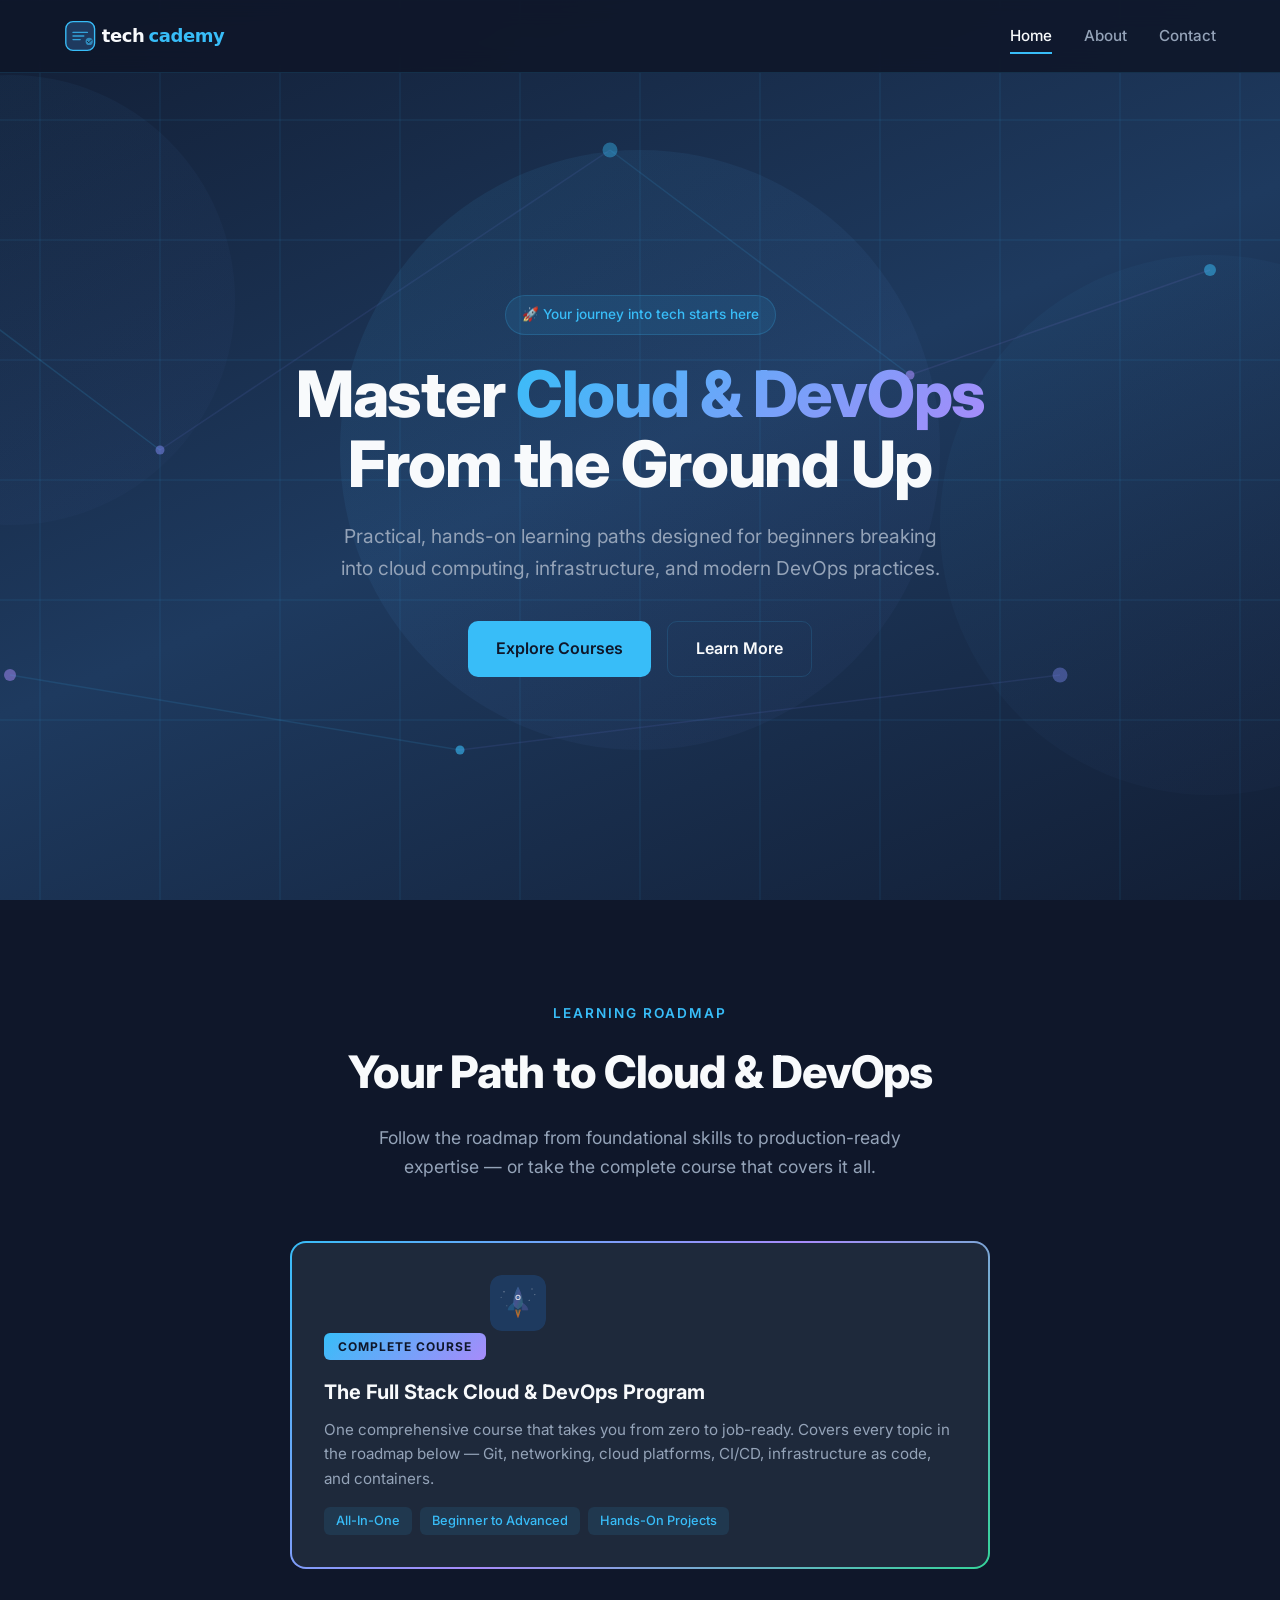
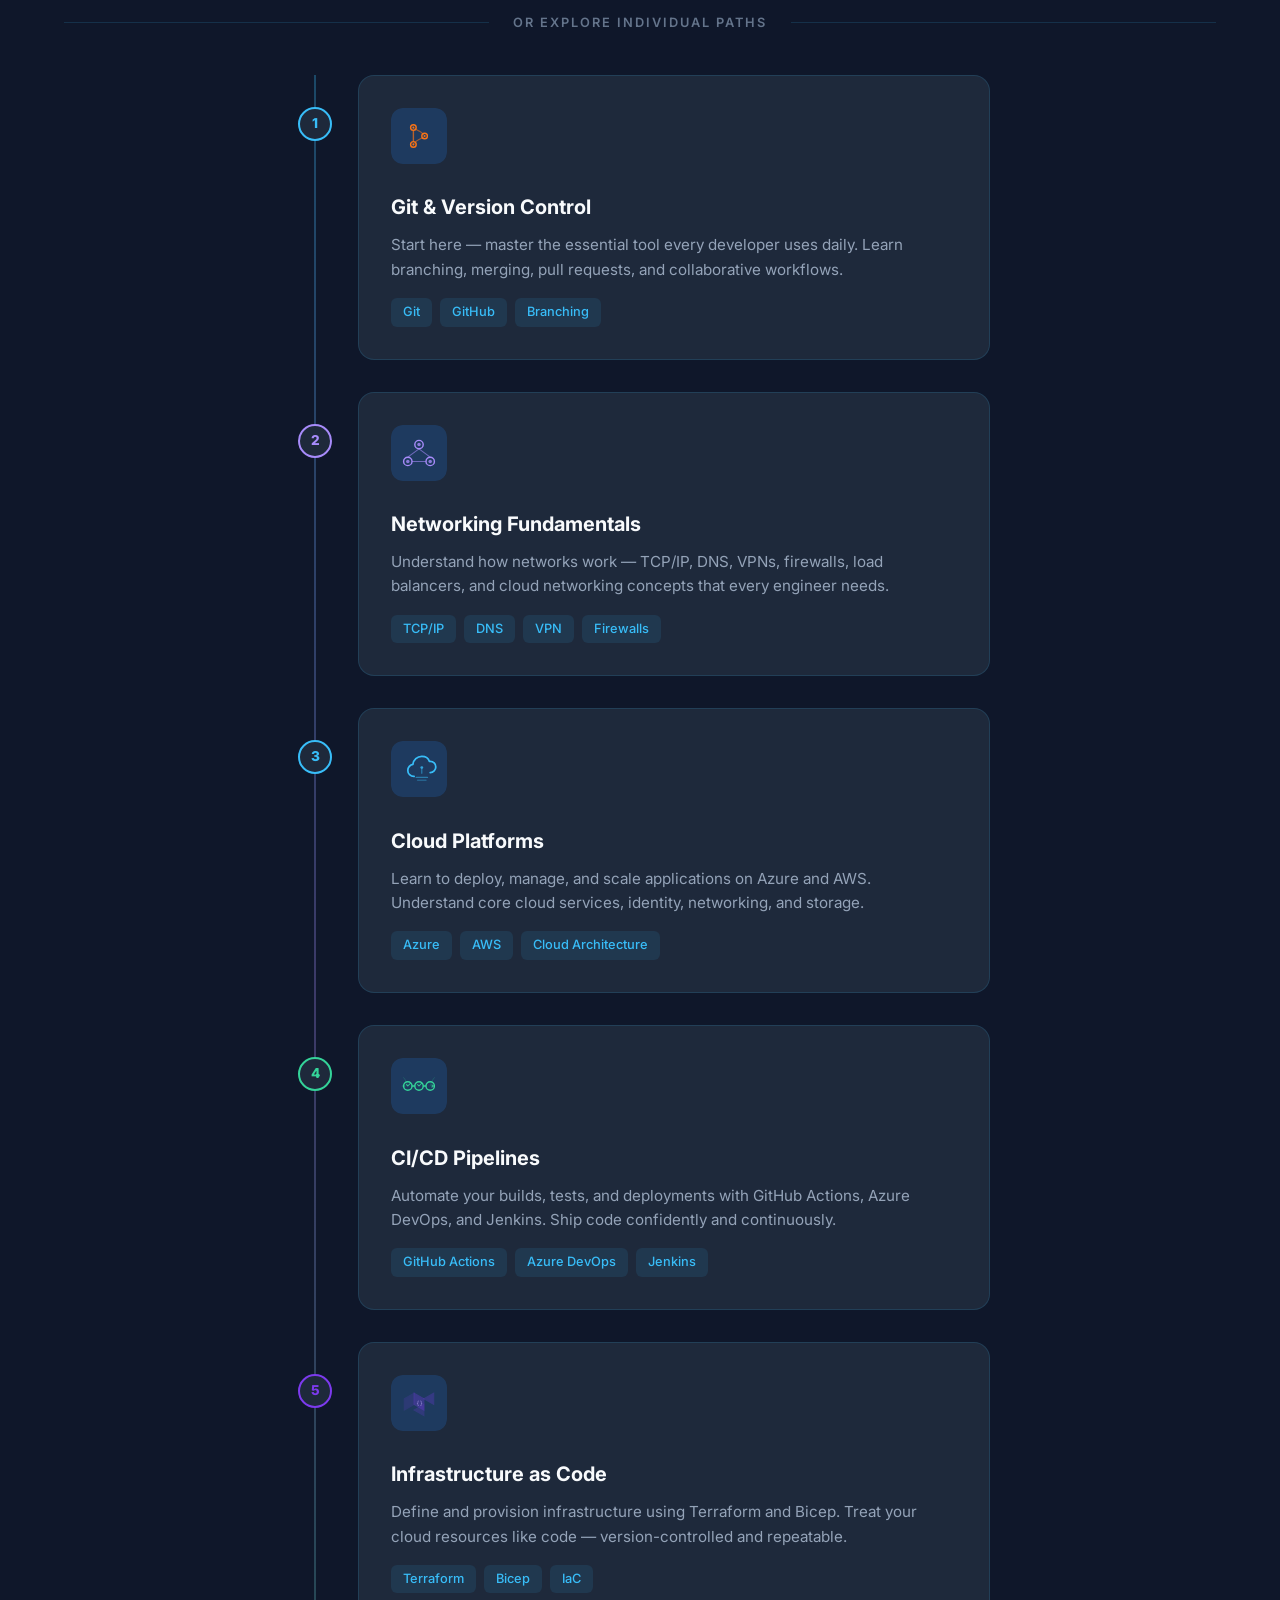
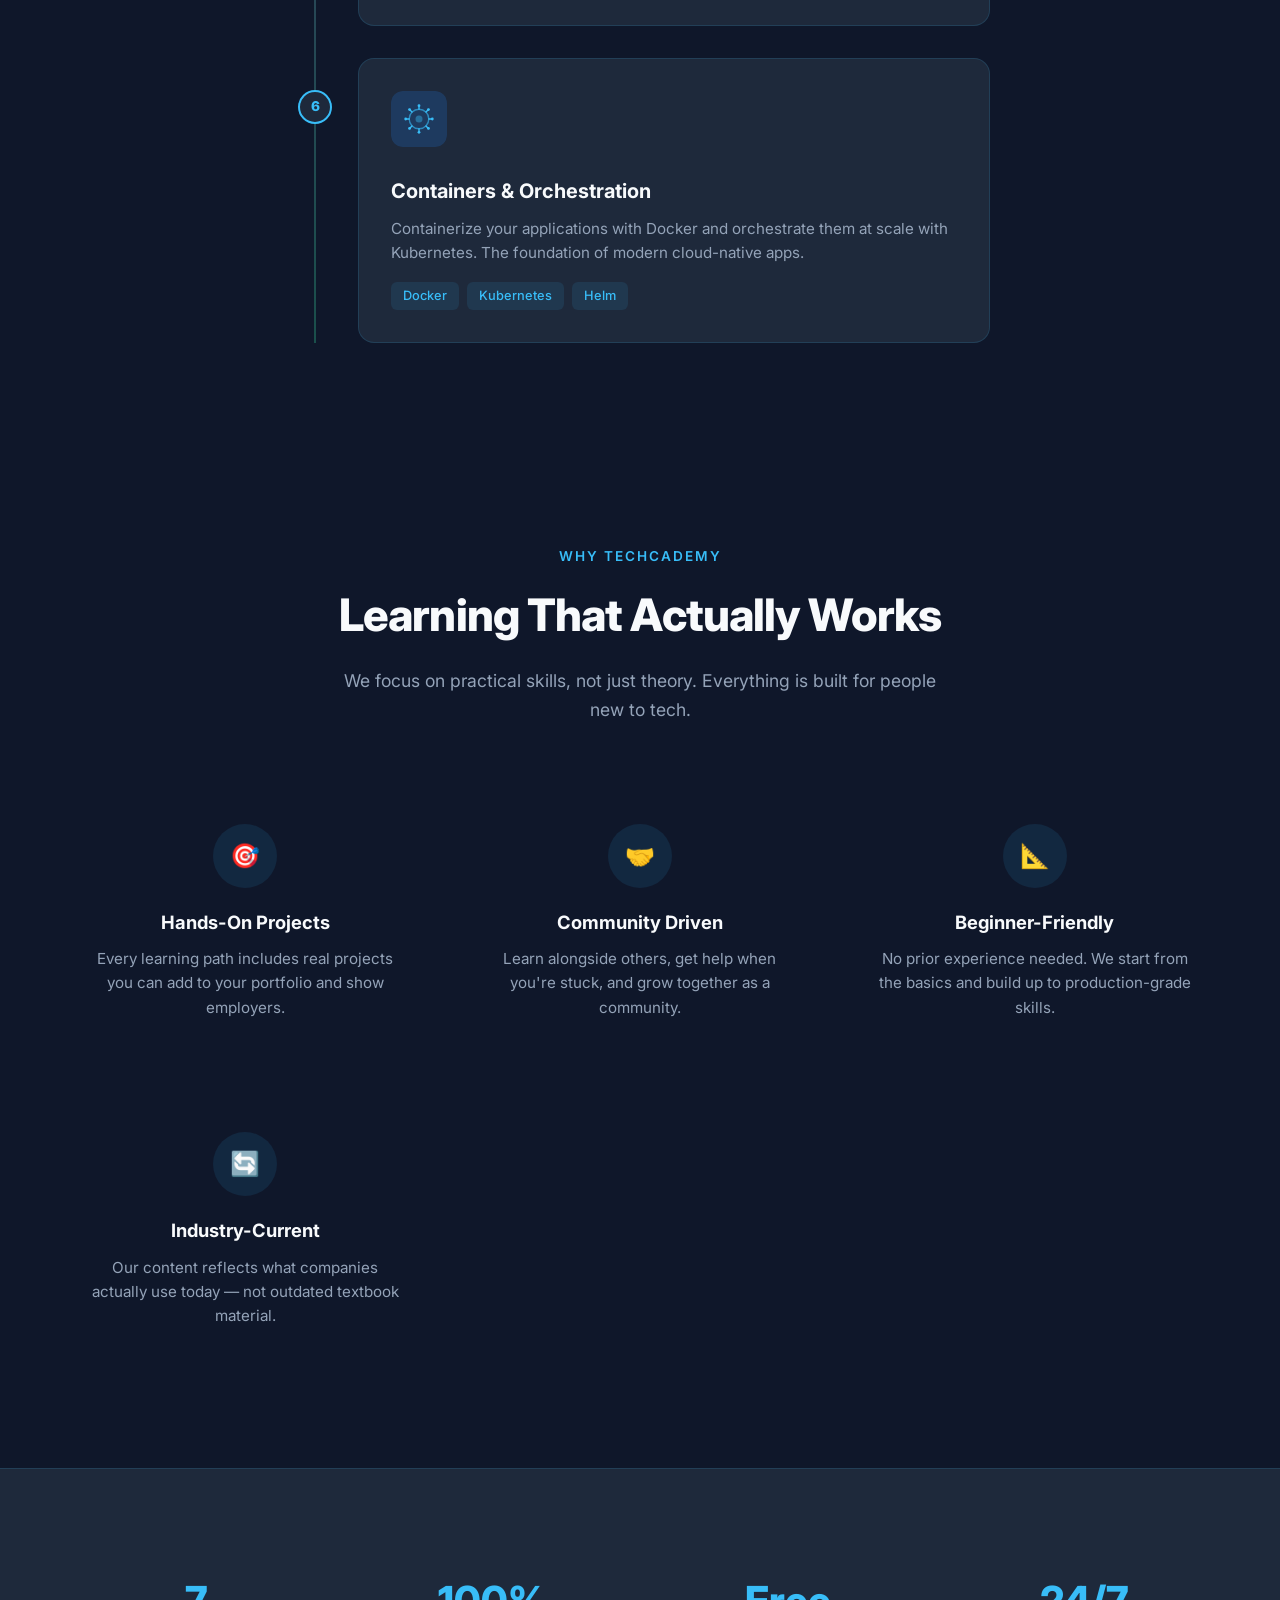
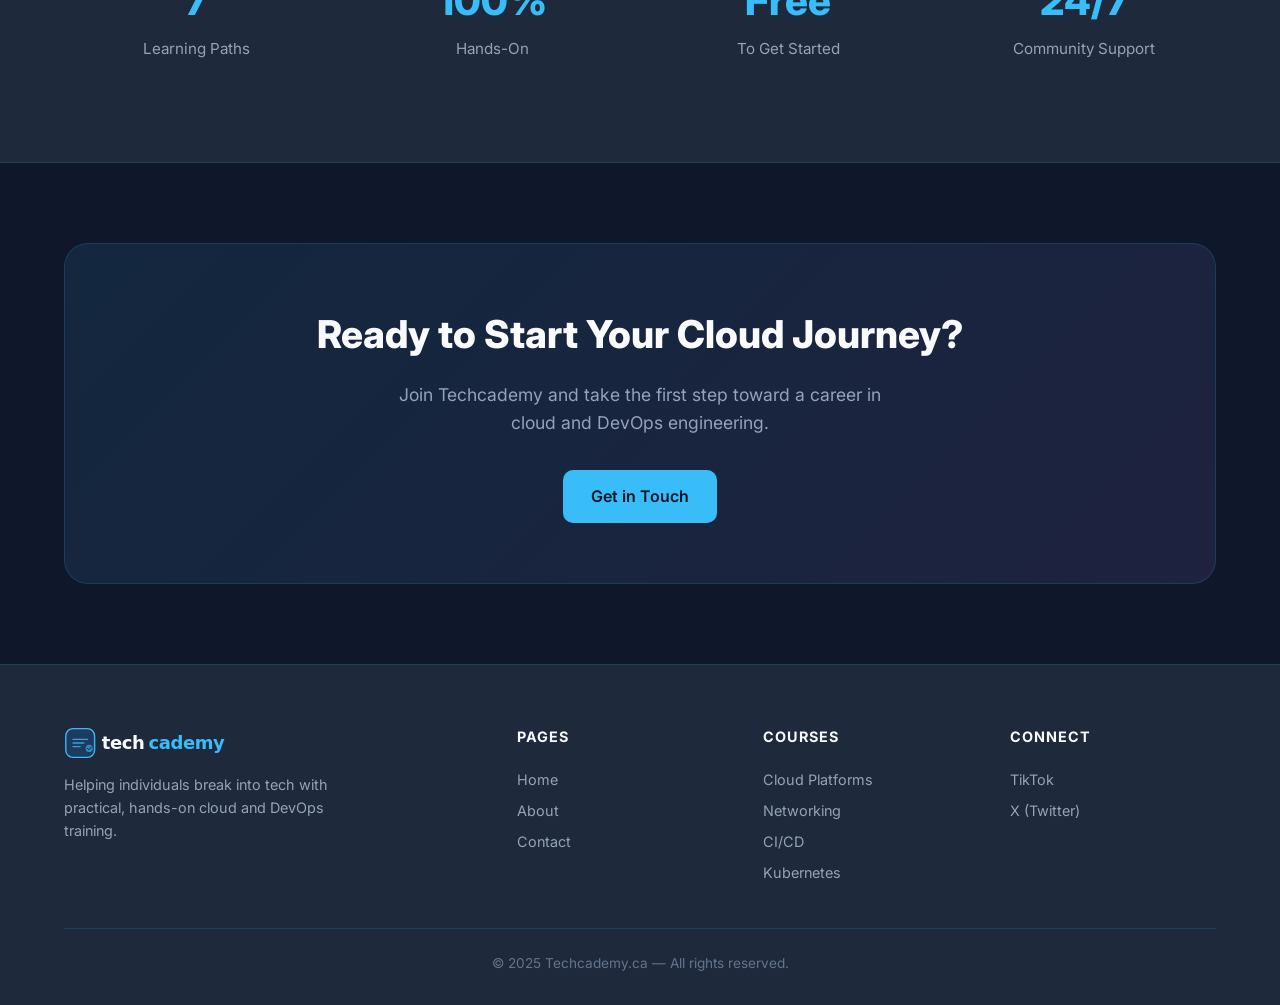
==== index.html @ 21ae56b5 "Initial site: techcademy.ca learning platform - Home page with roadmap course layout and all-in-one " ====
<!DOCTYPE html>
<html lang="en">
<head>
  <meta charset="UTF-8">
  <meta name="viewport" content="width=device-width, initial-scale=1.0">
  <meta name="description" content="Techcademy - Learn cloud computing, DevOps, and modern infrastructure skills. Master Azure, AWS, Kubernetes, Terraform, CI/CD, and more.">
  <title>Techcademy - Launch Your Cloud & DevOps Career</title>
  <link rel="preconnect" href="https://fonts.googleapis.com">
  <link rel="preconnect" href="https://fonts.gstatic.com" crossorigin>
  <link href="https://fonts.googleapis.com/css2?family=Inter:wght@400;500;600;700;800&display=swap" rel="stylesheet">
  <link rel="stylesheet" href="css/styles.css">
  <link rel="icon" href="data:image/svg+xml,<svg xmlns='http://www.w3.org/2000/svg' viewBox='0 0 32 32'><rect width='32' height='32' rx='6' fill='%231e3a5f'/><text x='6' y='23' font-size='18' fill='%2338bdf8'>T</text></svg>">
</head>
<body>

  <!-- Navigation -->
  <nav class="navbar">
    <div class="nav-content">
      <a href="index.html" class="nav-logo">
        <img src="images/logo.svg" alt="Techcademy">
      </a>
      <div class="nav-links">
        <a href="index.html" class="active">Home</a>
        <a href="about.html">About</a>
        <a href="contact.html">Contact</a>
      </div>
      <button class="nav-toggle" aria-label="Toggle navigation">
        <span></span>
        <span></span>
        <span></span>
      </button>
    </div>
  </nav>

  <!-- Hero Section -->
  <section class="hero">
    <div class="hero-bg">
      <img src="images/hero-bg.svg" alt="">
    </div>
    <div class="hero-content">
      <div class="hero-badge">🚀 Your journey into tech starts here</div>
      <h1>Master <span class="highlight">Cloud & DevOps</span> From the Ground Up</h1>
      <p>Practical, hands-on learning paths designed for beginners breaking into cloud computing, infrastructure, and modern DevOps practices.</p>
      <div class="hero-buttons">
        <a href="#courses" class="btn btn-primary">Explore Courses</a>
        <a href="about.html" class="btn btn-secondary">Learn More</a>
      </div>
    </div>
  </section>

  <!-- Courses Roadmap -->
  <section id="courses" class="section">
    <div class="container">
      <div class="section-header fade-in">
        <span class="section-label">Learning Roadmap</span>
        <h2>Your Path to Cloud & DevOps</h2>
        <p>Follow the roadmap from foundational skills to production-ready expertise — or take the complete course that covers it all.</p>
      </div>

      <!-- All-in-One Course -->
      <div class="roadmap-highlight fade-in">
        <div class="course-card card-gradient">
          <div class="highlight-badge">Complete Course</div>
          <img src="images/icon-allinone.svg" alt="Complete Course" class="card-icon">
          <h3>The Full Stack Cloud & DevOps Program</h3>
          <p>One comprehensive course that takes you from zero to job-ready. Covers every topic in the roadmap below — Git, networking, cloud platforms, CI/CD, infrastructure as code, and containers.</p>
          <div class="card-tags">
            <span class="tag">All-In-One</span>
            <span class="tag">Beginner to Advanced</span>
            <span class="tag">Hands-On Projects</span>
          </div>
        </div>
      </div>

      <div class="roadmap-divider fade-in">
        <span>OR EXPLORE INDIVIDUAL PATHS</span>
      </div>

      <!-- Roadmap Steps -->
      <div class="roadmap">
        <div class="roadmap-line"></div>

        <div class="roadmap-step fade-in">
          <div class="roadmap-number">1</div>
          <div class="course-card card-orange">
            <img src="images/icon-git.svg" alt="Git" class="card-icon">
            <h3>Git & Version Control</h3>
            <p>Start here — master the essential tool every developer uses daily. Learn branching, merging, pull requests, and collaborative workflows.</p>
            <div class="card-tags">
              <span class="tag">Git</span>
              <span class="tag">GitHub</span>
              <span class="tag">Branching</span>
            </div>
          </div>
        </div>

        <div class="roadmap-step fade-in">
          <div class="roadmap-number">2</div>
          <div class="course-card card-purple">
            <img src="images/icon-networking.svg" alt="Networking" class="card-icon">
            <h3>Networking Fundamentals</h3>
            <p>Understand how networks work — TCP/IP, DNS, VPNs, firewalls, load balancers, and cloud networking concepts that every engineer needs.</p>
            <div class="card-tags">
              <span class="tag">TCP/IP</span>
              <span class="tag">DNS</span>
              <span class="tag">VPN</span>
              <span class="tag">Firewalls</span>
            </div>
          </div>
        </div>

        <div class="roadmap-step fade-in">
          <div class="roadmap-number">3</div>
          <div class="course-card card-blue">
            <img src="images/icon-cloud.svg" alt="Cloud Computing" class="card-icon">
            <h3>Cloud Platforms</h3>
            <p>Learn to deploy, manage, and scale applications on Azure and AWS. Understand core cloud services, identity, networking, and storage.</p>
            <div class="card-tags">
              <span class="tag">Azure</span>
              <span class="tag">AWS</span>
              <span class="tag">Cloud Architecture</span>
            </div>
          </div>
        </div>

        <div class="roadmap-step fade-in">
          <div class="roadmap-number">4</div>
          <div class="course-card card-green">
            <img src="images/icon-cicd.svg" alt="CI/CD" class="card-icon">
            <h3>CI/CD Pipelines</h3>
            <p>Automate your builds, tests, and deployments with GitHub Actions, Azure DevOps, and Jenkins. Ship code confidently and continuously.</p>
            <div class="card-tags">
              <span class="tag">GitHub Actions</span>
              <span class="tag">Azure DevOps</span>
              <span class="tag">Jenkins</span>
            </div>
          </div>
        </div>

        <div class="roadmap-step fade-in">
          <div class="roadmap-number">5</div>
          <div class="course-card card-violet">
            <img src="images/icon-terraform.svg" alt="Terraform" class="card-icon">
            <h3>Infrastructure as Code</h3>
            <p>Define and provision infrastructure using Terraform and Bicep. Treat your cloud resources like code — version-controlled and repeatable.</p>
            <div class="card-tags">
              <span class="tag">Terraform</span>
              <span class="tag">Bicep</span>
              <span class="tag">IaC</span>
            </div>
          </div>
        </div>

        <div class="roadmap-step fade-in">
          <div class="roadmap-number">6</div>
          <div class="course-card card-blue">
            <img src="images/icon-kubernetes.svg" alt="Kubernetes & Docker" class="card-icon">
            <h3>Containers & Orchestration</h3>
            <p>Containerize your applications with Docker and orchestrate them at scale with Kubernetes. The foundation of modern cloud-native apps.</p>
            <div class="card-tags">
              <span class="tag">Docker</span>
              <span class="tag">Kubernetes</span>
              <span class="tag">Helm</span>
            </div>
          </div>
        </div>

      </div>
    </div>
  </section>

  <!-- Why Techcademy -->
  <section class="section">
    <div class="container">
      <div class="section-header fade-in">
        <span class="section-label">Why Techcademy</span>
        <h2>Learning That Actually Works</h2>
        <p>We focus on practical skills, not just theory. Everything is built for people new to tech.</p>
      </div>

      <div class="why-grid">
        <div class="why-card fade-in">
          <div class="icon-circle">🎯</div>
          <h3>Hands-On Projects</h3>
          <p>Every learning path includes real projects you can add to your portfolio and show employers.</p>
        </div>
        <div class="why-card fade-in">
          <div class="icon-circle">🤝</div>
          <h3>Community Driven</h3>
          <p>Learn alongside others, get help when you're stuck, and grow together as a community.</p>
        </div>
        <div class="why-card fade-in">
          <div class="icon-circle">📐</div>
          <h3>Beginner-Friendly</h3>
          <p>No prior experience needed. We start from the basics and build up to production-grade skills.</p>
        </div>
        <div class="why-card fade-in">
          <div class="icon-circle">🔄</div>
          <h3>Industry-Current</h3>
          <p>Our content reflects what companies actually use today — not outdated textbook material.</p>
        </div>
      </div>
    </div>
  </section>

  <!-- Stats -->
  <section class="section stats">
    <div class="container">
      <div class="stats-grid fade-in">
        <div class="stat-item">
          <h3>7</h3>
          <p>Learning Paths</p>
        </div>
        <div class="stat-item">
          <h3>100%</h3>
          <p>Hands-On</p>
        </div>
        <div class="stat-item">
          <h3>Free</h3>
          <p>To Get Started</p>
        </div>
        <div class="stat-item">
          <h3>24/7</h3>
          <p>Community Support</p>
        </div>
      </div>
    </div>
  </section>

  <!-- CTA -->
  <section class="cta">
    <div class="container">
      <div class="cta-box fade-in">
        <h2>Ready to Start Your Cloud Journey?</h2>
        <p>Join Techcademy and take the first step toward a career in cloud and DevOps engineering.</p>
        <a href="contact.html" class="btn btn-primary">Get in Touch</a>
      </div>
    </div>
  </section>

  <!-- Footer -->
  <footer class="footer">
    <div class="container">
      <div class="footer-grid">
        <div class="footer-brand">
          <a href="index.html" class="nav-logo">
            <img src="images/logo.svg" alt="Techcademy">
          </a>
          <p>Helping individuals break into tech with practical, hands-on cloud and DevOps training.</p>
        </div>
        <div class="footer-col">
          <h4>Pages</h4>
          <a href="index.html">Home</a>
          <a href="about.html">About</a>
          <a href="contact.html">Contact</a>
        </div>
        <div class="footer-col">
          <h4>Courses</h4>
          <a href="#courses">Cloud Platforms</a>
          <a href="#courses">Networking</a>
          <a href="#courses">CI/CD</a>
          <a href="#courses">Kubernetes</a>
        </div>
        <div class="footer-col">
          <h4>Connect</h4>
          <a href="#">TikTok</a>
          <a href="#">X (Twitter)</a>
        </div>
      </div>
      <div class="footer-bottom">
        <p>&copy; 2025 Techcademy.ca — All rights reserved.</p>
      </div>
    </div>
  </footer>

  <script src="js/main.js"></script>
</body>
</html>
---- css/styles.css ----
/* ===== Reset & Base ===== */
*, *::before, *::after {
  margin: 0;
  padding: 0;
  box-sizing: border-box;
}

:root {
  --bg-primary: #0f172a;
  --bg-secondary: #1e293b;
  --bg-card: #1e3a5f;
  --text-primary: #f8fafc;
  --text-secondary: #94a3b8;
  --text-muted: #64748b;
  --accent-blue: #38bdf8;
  --accent-purple: #a78bfa;
  --accent-green: #34d399;
  --accent-orange: #f97316;
  --accent-violet: #7c3aed;
  --border-color: rgba(56, 189, 248, 0.15);
  --font-main: 'Inter', system-ui, -apple-system, sans-serif;
  --max-width: 1200px;
  --transition: 0.3s ease;
}

html {
  scroll-behavior: smooth;
}

body {
  font-family: var(--font-main);
  background: var(--bg-primary);
  color: var(--text-primary);
  line-height: 1.6;
  -webkit-font-smoothing: antialiased;
}

a {
  text-decoration: none;
  color: inherit;
  transition: color var(--transition);
}

img, svg {
  max-width: 100%;
  height: auto;
}

ul {
  list-style: none;
}

.container {
  max-width: var(--max-width);
  margin: 0 auto;
  padding: 0 24px;
}

/* ===== Navigation ===== */
.navbar {
  position: fixed;
  top: 0;
  left: 0;
  right: 0;
  z-index: 1000;
  background: rgba(15, 23, 42, 0.9);
  backdrop-filter: blur(12px);
  border-bottom: 1px solid var(--border-color);
  transition: background var(--transition);
}

.nav-content {
  max-width: var(--max-width);
  margin: 0 auto;
  padding: 0 24px;
  display: flex;
  align-items: center;
  justify-content: space-between;
  height: 72px;
}

.nav-logo {
  display: flex;
  align-items: center;
  gap: 10px;
  font-size: 1.4rem;
  font-weight: 700;
}

.nav-logo img {
  height: 36px;
  width: auto;
}

.nav-logo span {
  color: var(--accent-blue);
}

.nav-links {
  display: flex;
  align-items: center;
  gap: 32px;
}

.nav-links a {
  color: var(--text-secondary);
  font-weight: 500;
  font-size: 0.95rem;
  position: relative;
  padding: 4px 0;
}

.nav-links a::after {
  content: '';
  position: absolute;
  bottom: -2px;
  left: 0;
  width: 0;
  height: 2px;
  background: var(--accent-blue);
  transition: width var(--transition);
}

.nav-links a:hover,
.nav-links a.active {
  color: var(--text-primary);
}

.nav-links a:hover::after,
.nav-links a.active::after {
  width: 100%;
}

.nav-toggle {
  display: none;
  flex-direction: column;
  gap: 5px;
  cursor: pointer;
  background: none;
  border: none;
  padding: 4px;
}

.nav-toggle span {
  display: block;
  width: 24px;
  height: 2px;
  background: var(--text-primary);
  border-radius: 2px;
  transition: transform var(--transition), opacity var(--transition);
}

.nav-toggle.active span:nth-child(1) {
  transform: rotate(45deg) translate(5px, 5px);
}

.nav-toggle.active span:nth-child(2) {
  opacity: 0;
}

.nav-toggle.active span:nth-child(3) {
  transform: rotate(-45deg) translate(5px, -5px);
}

/* ===== Hero Section ===== */
.hero {
  position: relative;
  min-height: 100vh;
  display: flex;
  align-items: center;
  justify-content: center;
  overflow: hidden;
  padding-top: 72px;
}

.hero-bg {
  position: absolute;
  inset: 0;
  z-index: 0;
}

.hero-bg img {
  width: 100%;
  height: 100%;
  object-fit: cover;
}

.hero-content {
  position: relative;
  z-index: 1;
  text-align: center;
  max-width: 800px;
  padding: 60px 24px;
}

.hero-badge {
  display: inline-flex;
  align-items: center;
  gap: 8px;
  padding: 8px 16px;
  background: rgba(56, 189, 248, 0.1);
  border: 1px solid rgba(56, 189, 248, 0.2);
  border-radius: 50px;
  color: var(--accent-blue);
  font-size: 0.85rem;
  font-weight: 500;
  margin-bottom: 24px;
}

.hero h1 {
  font-size: clamp(2.5rem, 6vw, 4rem);
  font-weight: 800;
  line-height: 1.1;
  margin-bottom: 20px;
  letter-spacing: -0.02em;
}

.hero h1 .highlight {
  background: linear-gradient(135deg, var(--accent-blue), var(--accent-purple));
  -webkit-background-clip: text;
  -webkit-text-fill-color: transparent;
  background-clip: text;
}

.hero p {
  font-size: 1.2rem;
  color: var(--text-secondary);
  max-width: 600px;
  margin: 0 auto 36px;
  line-height: 1.7;
}

.hero-buttons {
  display: flex;
  gap: 16px;
  justify-content: center;
  flex-wrap: wrap;
}

/* ===== Buttons ===== */
.btn {
  display: inline-flex;
  align-items: center;
  gap: 8px;
  padding: 14px 28px;
  border-radius: 10px;
  font-weight: 600;
  font-size: 1rem;
  cursor: pointer;
  border: none;
  transition: all var(--transition);
}

.btn-primary {
  background: var(--accent-blue);
  color: var(--bg-primary);
}

.btn-primary:hover {
  background: #7dd3fc;
  transform: translateY(-2px);
  box-shadow: 0 8px 24px rgba(56, 189, 248, 0.3);
}

.btn-secondary {
  background: transparent;
  color: var(--text-primary);
  border: 1px solid var(--border-color);
}

.btn-secondary:hover {
  background: rgba(56, 189, 248, 0.1);
  border-color: var(--accent-blue);
  transform: translateY(-2px);
}

/* ===== Section Styles ===== */
.section {
  padding: 100px 0;
}

.section-header {
  text-align: center;
  margin-bottom: 60px;
}

.section-label {
  display: inline-block;
  color: var(--accent-blue);
  font-size: 0.85rem;
  font-weight: 600;
  text-transform: uppercase;
  letter-spacing: 2px;
  margin-bottom: 12px;
}

.section-header h2 {
  font-size: clamp(2rem, 4vw, 2.8rem);
  font-weight: 800;
  margin-bottom: 16px;
  letter-spacing: -0.02em;
}

.section-header p {
  color: var(--text-secondary);
  font-size: 1.1rem;
  max-width: 600px;
  margin: 0 auto;
}

/* ===== Course Cards ===== */
.courses-grid {
  display: grid;
  grid-template-columns: repeat(auto-fit, minmax(320px, 1fr));
  gap: 24px;
}

/* ===== Roadmap Layout ===== */
.roadmap-highlight {
  max-width: 700px;
  margin: 0 auto 40px;
}

.roadmap-highlight .course-card {
  position: relative;
  border: 2px solid transparent;
  background: linear-gradient(var(--bg-secondary), var(--bg-secondary)) padding-box,
              linear-gradient(135deg, var(--accent-blue), var(--accent-purple), var(--accent-green)) border-box;
}

.roadmap-highlight .course-card:hover {
  box-shadow: 0 16px 48px rgba(56, 189, 248, 0.15), 0 16px 48px rgba(167, 139, 250, 0.1);
}

.highlight-badge {
  display: inline-block;
  padding: 4px 14px;
  background: linear-gradient(135deg, var(--accent-blue), var(--accent-purple));
  color: var(--bg-primary);
  font-size: 0.75rem;
  font-weight: 700;
  text-transform: uppercase;
  letter-spacing: 1px;
  border-radius: 6px;
  margin-bottom: 16px;
}

.card-gradient::before {
  display: none;
}

.roadmap-divider {
  text-align: center;
  margin: 40px 0;
  position: relative;
}

.roadmap-divider::before {
  content: '';
  position: absolute;
  top: 50%;
  left: 0;
  right: 0;
  height: 1px;
  background: var(--border-color);
}

.roadmap-divider span {
  position: relative;
  background: var(--bg-primary);
  padding: 0 24px;
  color: var(--text-muted);
  font-size: 0.8rem;
  font-weight: 600;
  letter-spacing: 2px;
  text-transform: uppercase;
}

.roadmap {
  position: relative;
  max-width: 700px;
  margin: 0 auto;
}

.roadmap-line {
  position: absolute;
  left: 24px;
  top: 0;
  bottom: 0;
  width: 2px;
  background: linear-gradient(180deg, var(--accent-blue), var(--accent-purple), var(--accent-green));
  opacity: 0.3;
}

.roadmap-step {
  position: relative;
  padding-left: 68px;
  margin-bottom: 32px;
}

.roadmap-step:last-child {
  margin-bottom: 0;
}

.roadmap-number {
  position: absolute;
  left: 8px;
  top: 32px;
  width: 34px;
  height: 34px;
  border-radius: 50%;
  background: var(--bg-secondary);
  border: 2px solid var(--accent-blue);
  display: flex;
  align-items: center;
  justify-content: center;
  font-weight: 800;
  font-size: 0.85rem;
  color: var(--accent-blue);
  z-index: 1;
}

.roadmap-step:nth-child(3) .roadmap-number { border-color: var(--accent-purple); color: var(--accent-purple); }
.roadmap-step:nth-child(4) .roadmap-number { border-color: var(--accent-blue); color: var(--accent-blue); }
.roadmap-step:nth-child(5) .roadmap-number { border-color: var(--accent-green); color: var(--accent-green); }
.roadmap-step:nth-child(6) .roadmap-number { border-color: var(--accent-violet); color: var(--accent-violet); }
.roadmap-step:nth-child(7) .roadmap-number { border-color: var(--accent-blue); color: var(--accent-blue); }

.roadmap-step .course-card {
  margin: 0;
}

@media (max-width: 768px) {
  .roadmap-step {
    padding-left: 56px;
  }

  .roadmap-line {
    left: 16px;
  }

  .roadmap-number {
    left: 0;
    width: 30px;
    height: 30px;
    font-size: 0.8rem;
  }
}

.course-card {
  background: var(--bg-secondary);
  border: 1px solid var(--border-color);
  border-radius: 16px;
  padding: 32px;
  transition: all var(--transition);
  position: relative;
  overflow: hidden;
}

.course-card::before {
  content: '';
  position: absolute;
  top: 0;
  left: 0;
  right: 0;
  height: 3px;
  background: var(--card-accent, var(--accent-blue));
  opacity: 0;
  transition: opacity var(--transition);
}

.course-card:hover {
  transform: translateY(-4px);
  border-color: var(--card-accent, var(--accent-blue));
  box-shadow: 0 16px 48px rgba(0, 0, 0, 0.3);
}

.course-card:hover::before {
  opacity: 1;
}

.course-card .card-icon {
  width: 56px;
  height: 56px;
  margin-bottom: 20px;
  border-radius: 12px;
}

.course-card h3 {
  font-size: 1.25rem;
  font-weight: 700;
  margin-bottom: 10px;
}

.course-card p {
  color: var(--text-secondary);
  font-size: 0.95rem;
  line-height: 1.6;
  margin-bottom: 16px;
}

.course-card .card-tags {
  display: flex;
  flex-wrap: wrap;
  gap: 8px;
}

.tag {
  padding: 4px 12px;
  background: rgba(56, 189, 248, 0.1);
  border-radius: 6px;
  font-size: 0.8rem;
  color: var(--accent-blue);
  font-weight: 500;
}

.card-blue { --card-accent: var(--accent-blue); }
.card-purple { --card-accent: var(--accent-purple); }
.card-green { --card-accent: var(--accent-green); }
.card-orange { --card-accent: var(--accent-orange); }
.card-violet { --card-accent: var(--accent-violet); }

/* ===== Why Section ===== */
.why-grid {
  display: grid;
  grid-template-columns: repeat(auto-fit, minmax(280px, 1fr));
  gap: 32px;
}

.why-card {
  text-align: center;
  padding: 40px 24px;
}

.why-card .icon-circle {
  width: 64px;
  height: 64px;
  border-radius: 50%;
  background: rgba(56, 189, 248, 0.1);
  display: flex;
  align-items: center;
  justify-content: center;
  margin: 0 auto 20px;
  font-size: 1.5rem;
}

.why-card h3 {
  font-size: 1.15rem;
  font-weight: 700;
  margin-bottom: 10px;
}

.why-card p {
  color: var(--text-secondary);
  font-size: 0.95rem;
}

/* ===== Stats Section ===== */
.stats {
  background: var(--bg-secondary);
  border-top: 1px solid var(--border-color);
  border-bottom: 1px solid var(--border-color);
}

.stats-grid {
  display: grid;
  grid-template-columns: repeat(auto-fit, minmax(200px, 1fr));
  gap: 32px;
  text-align: center;
}

.stat-item h3 {
  font-size: 2.5rem;
  font-weight: 800;
  color: var(--accent-blue);
  margin-bottom: 4px;
}

.stat-item p {
  color: var(--text-secondary);
  font-size: 0.95rem;
}

/* ===== CTA Section ===== */
.cta {
  text-align: center;
  padding: 80px 0;
}

.cta-box {
  background: linear-gradient(135deg, rgba(56, 189, 248, 0.1), rgba(167, 139, 250, 0.1));
  border: 1px solid var(--border-color);
  border-radius: 24px;
  padding: 60px 40px;
}

.cta-box h2 {
  font-size: clamp(1.8rem, 3vw, 2.4rem);
  font-weight: 800;
  margin-bottom: 16px;
}

.cta-box p {
  color: var(--text-secondary);
  font-size: 1.1rem;
  max-width: 500px;
  margin: 0 auto 32px;
}

/* ===== About Page ===== */
.page-hero {
  padding: 160px 0 80px;
  text-align: center;
  position: relative;
}

.page-hero h1 {
  font-size: clamp(2.2rem, 5vw, 3.2rem);
  font-weight: 800;
  margin-bottom: 16px;
  letter-spacing: -0.02em;
}

.page-hero p {
  color: var(--text-secondary);
  font-size: 1.15rem;
  max-width: 600px;
  margin: 0 auto;
}

.about-content {
  display: grid;
  grid-template-columns: 1fr 1fr;
  gap: 60px;
  align-items: center;
}

.about-content .text h2 {
  font-size: 2rem;
  font-weight: 800;
  margin-bottom: 16px;
}

.about-content .text p {
  color: var(--text-secondary);
  font-size: 1rem;
  line-height: 1.8;
  margin-bottom: 16px;
}

.about-image {
  border-radius: 16px;
  overflow: hidden;
  border: 1px solid var(--border-color);
}

.values-grid {
  display: grid;
  grid-template-columns: repeat(auto-fit, minmax(250px, 1fr));
  gap: 24px;
}

.value-card {
  background: var(--bg-secondary);
  border: 1px solid var(--border-color);
  border-radius: 16px;
  padding: 32px;
  transition: all var(--transition);
}

.value-card:hover {
  transform: translateY(-4px);
  box-shadow: 0 12px 36px rgba(0, 0, 0, 0.3);
}

.value-card .value-icon {
  font-size: 2rem;
  margin-bottom: 16px;
}

.value-card h3 {
  font-size: 1.15rem;
  font-weight: 700;
  margin-bottom: 8px;
}

.value-card p {
  color: var(--text-secondary);
  font-size: 0.95rem;
}

/* ===== Topics Section ===== */
.topics-list {
  display: grid;
  grid-template-columns: repeat(auto-fit, minmax(200px, 1fr));
  gap: 16px;
}

.topic-item {
  display: flex;
  align-items: center;
  gap: 12px;
  padding: 16px 20px;
  background: var(--bg-secondary);
  border: 1px solid var(--border-color);
  border-radius: 12px;
  transition: all var(--transition);
}

.topic-item:hover {
  border-color: var(--accent-blue);
  background: rgba(56, 189, 248, 0.05);
}

.topic-item img {
  width: 36px;
  height: 36px;
  border-radius: 8px;
}

.topic-item span {
  font-weight: 600;
  font-size: 0.95rem;
}

/* ===== Contact Page ===== */
.contact-grid {
  display: grid;
  grid-template-columns: 1fr 1fr;
  gap: 48px;
}

.contact-form {
  background: var(--bg-secondary);
  border: 1px solid var(--border-color);
  border-radius: 16px;
  padding: 40px;
}

.form-group {
  margin-bottom: 20px;
}

.form-group label {
  display: block;
  font-weight: 600;
  font-size: 0.9rem;
  margin-bottom: 8px;
  color: var(--text-secondary);
}

.form-group input,
.form-group textarea,
.form-group select {
  width: 100%;
  padding: 12px 16px;
  background: var(--bg-primary);
  border: 1px solid var(--border-color);
  border-radius: 10px;
  color: var(--text-primary);
  font-family: var(--font-main);
  font-size: 0.95rem;
  transition: border-color var(--transition);
}

.form-group input:focus,
.form-group textarea:focus,
.form-group select:focus {
  outline: none;
  border-color: var(--accent-blue);
  box-shadow: 0 0 0 3px rgba(56, 189, 248, 0.1);
}

.form-group textarea {
  resize: vertical;
  min-height: 120px;
}

.contact-info {
  display: flex;
  flex-direction: column;
  gap: 32px;
}

.contact-info-card {
  background: var(--bg-secondary);
  border: 1px solid var(--border-color);
  border-radius: 16px;
  padding: 28px;
  display: flex;
  align-items: flex-start;
  gap: 16px;
  transition: all var(--transition);
}

.contact-info-card:hover {
  border-color: var(--accent-blue);
}

.contact-info-card .info-icon {
  width: 48px;
  height: 48px;
  border-radius: 12px;
  background: rgba(56, 189, 248, 0.1);
  display: flex;
  align-items: center;
  justify-content: center;
  font-size: 1.2rem;
  flex-shrink: 0;
}

.contact-info-card h3 {
  font-size: 1rem;
  font-weight: 700;
  margin-bottom: 4px;
}

.contact-info-card p {
  color: var(--text-secondary);
  font-size: 0.9rem;
}

.social-links {
  display: flex;
  gap: 12px;
  margin-top: 8px;
}

.social-link {
  width: 40px;
  height: 40px;
  border-radius: 10px;
  background: rgba(56, 189, 248, 0.1);
  border: 1px solid var(--border-color);
  display: flex;
  align-items: center;
  justify-content: center;
  transition: all var(--transition);
  font-size: 1.1rem;
}

.social-link:hover {
  background: var(--accent-blue);
  color: var(--bg-primary);
  transform: translateY(-2px);
}

/* ===== Footer ===== */
.footer {
  background: var(--bg-secondary);
  border-top: 1px solid var(--border-color);
  padding: 60px 0 30px;
}

.footer-grid {
  display: grid;
  grid-template-columns: 2fr 1fr 1fr 1fr;
  gap: 40px;
  margin-bottom: 40px;
}

.footer-brand p {
  color: var(--text-secondary);
  font-size: 0.9rem;
  margin-top: 12px;
  max-width: 300px;
  line-height: 1.6;
}

.footer-col h4 {
  font-size: 0.9rem;
  font-weight: 700;
  text-transform: uppercase;
  letter-spacing: 1px;
  margin-bottom: 16px;
  color: var(--text-primary);
}

.footer-col a {
  display: block;
  color: var(--text-secondary);
  font-size: 0.9rem;
  padding: 4px 0;
  transition: color var(--transition);
}

.footer-col a:hover {
  color: var(--accent-blue);
}

.footer-bottom {
  border-top: 1px solid var(--border-color);
  padding-top: 24px;
  text-align: center;
  color: var(--text-muted);
  font-size: 0.85rem;
}

/* ===== Animations ===== */
.fade-in {
  opacity: 0;
  transform: translateY(24px);
  transition: opacity 0.6s ease, transform 0.6s ease;
}

.fade-in.visible {
  opacity: 1;
  transform: translateY(0);
}

/* ===== Responsive ===== */
@media (max-width: 768px) {
  .nav-toggle {
    display: flex;
  }

  .nav-links {
    position: fixed;
    top: 72px;
    left: 0;
    right: 0;
    background: rgba(15, 23, 42, 0.98);
    backdrop-filter: blur(12px);
    flex-direction: column;
    padding: 32px 24px;
    gap: 24px;
    transform: translateY(-100%);
    opacity: 0;
    pointer-events: none;
    transition: all var(--transition);
    border-bottom: 1px solid var(--border-color);
  }

  .nav-links.open {
    transform: translateY(0);
    opacity: 1;
    pointer-events: all;
  }

  .about-content {
    grid-template-columns: 1fr;
    gap: 40px;
  }

  .contact-grid {
    grid-template-columns: 1fr;
  }

  .footer-grid {
    grid-template-columns: 1fr 1fr;
    gap: 32px;
  }

  .courses-grid {
    grid-template-columns: 1fr;
  }

  .hero-content {
    padding: 40px 16px;
  }

  .section {
    padding: 60px 0;
  }

  .cta-box {
    padding: 40px 24px;
  }
}

@media (max-width: 480px) {
  .footer-grid {
    grid-template-columns: 1fr;
  }

  .hero-buttons {
    flex-direction: column;
    align-items: center;
  }

  .stats-grid {
    grid-template-columns: 1fr 1fr;
  }
}
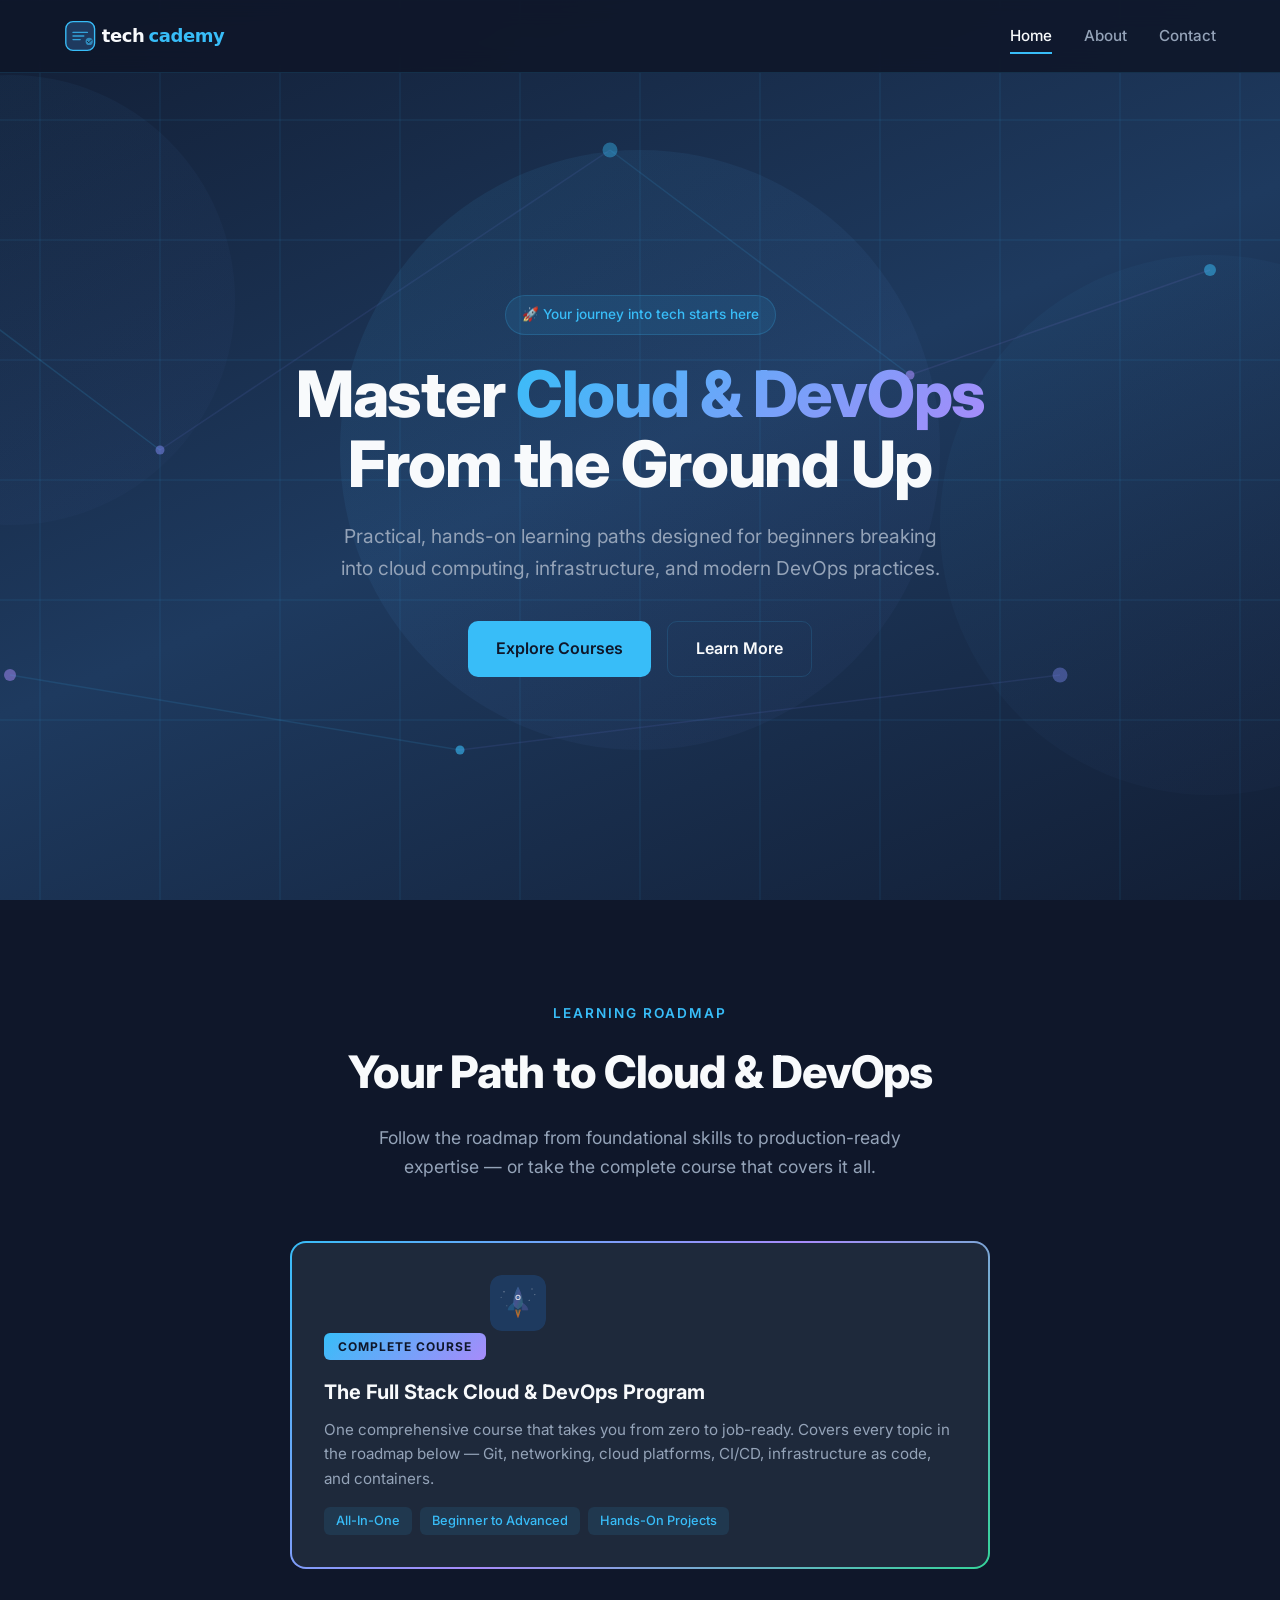
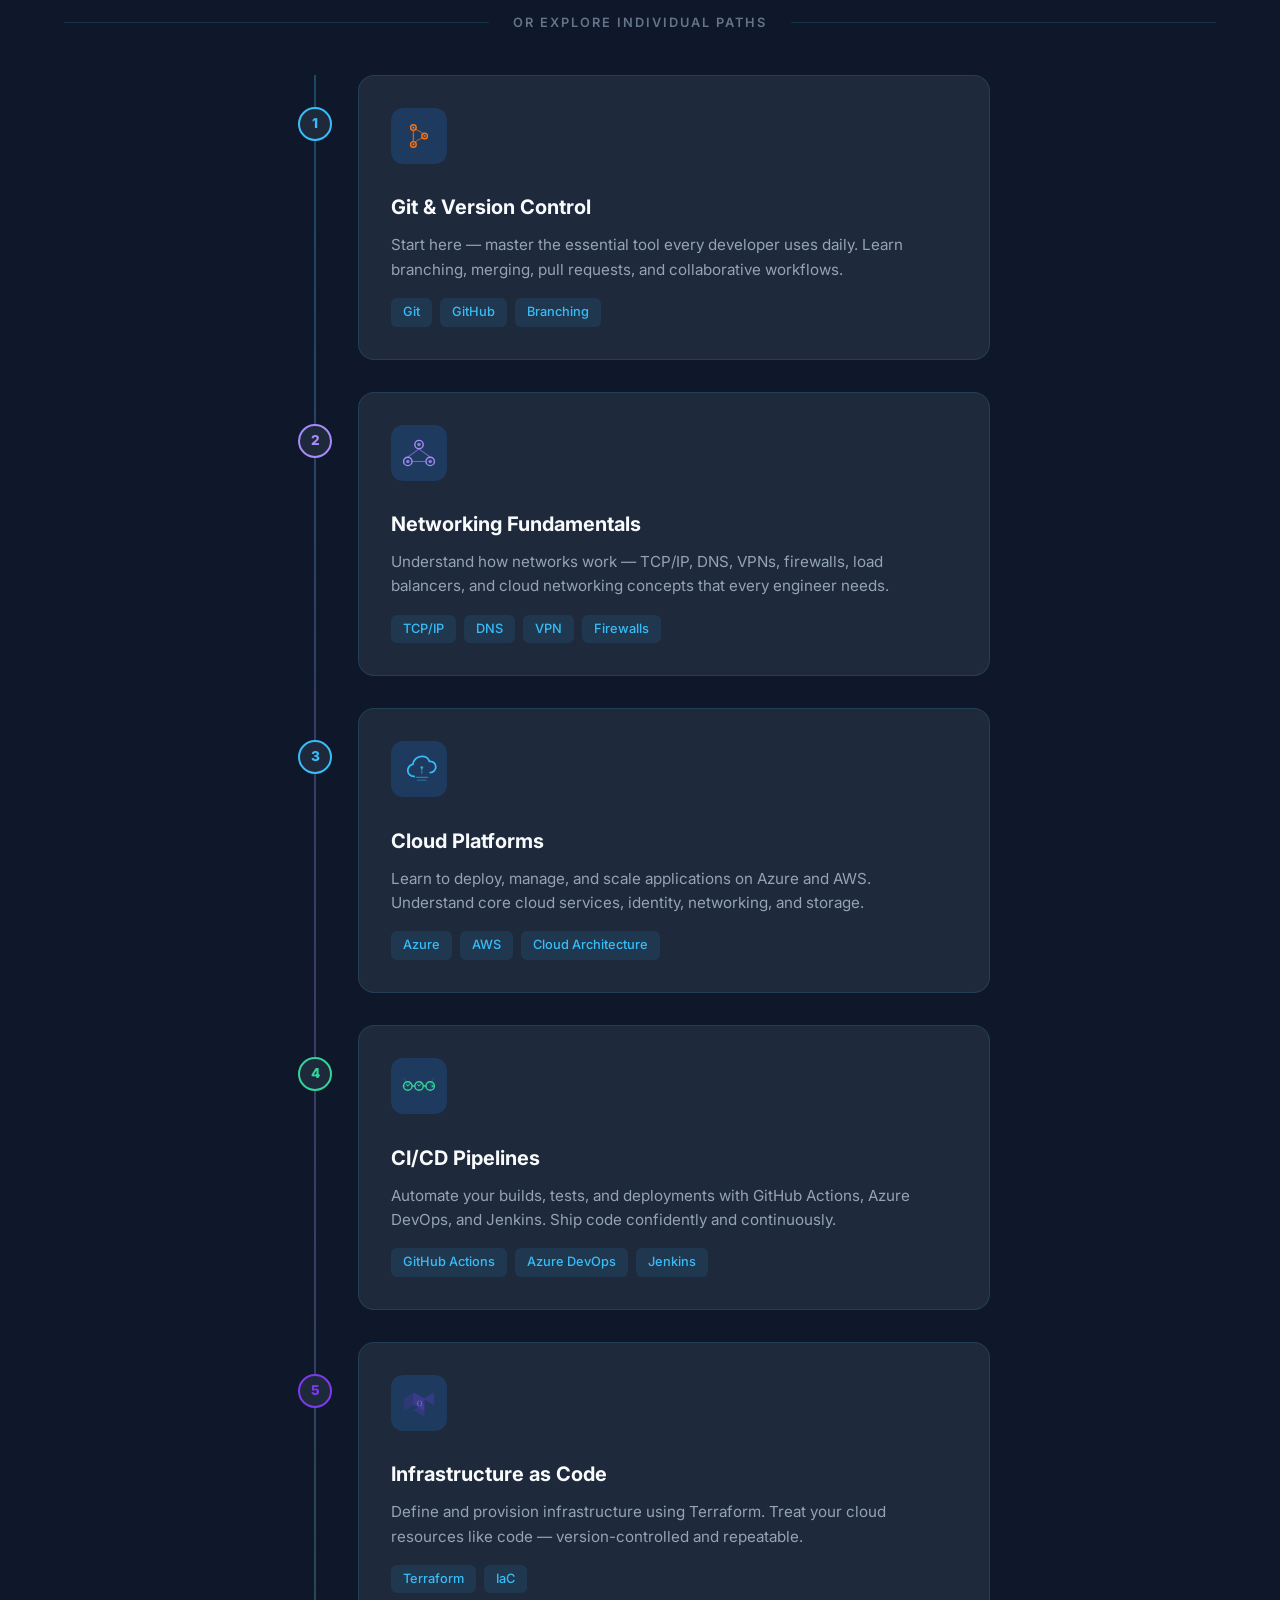
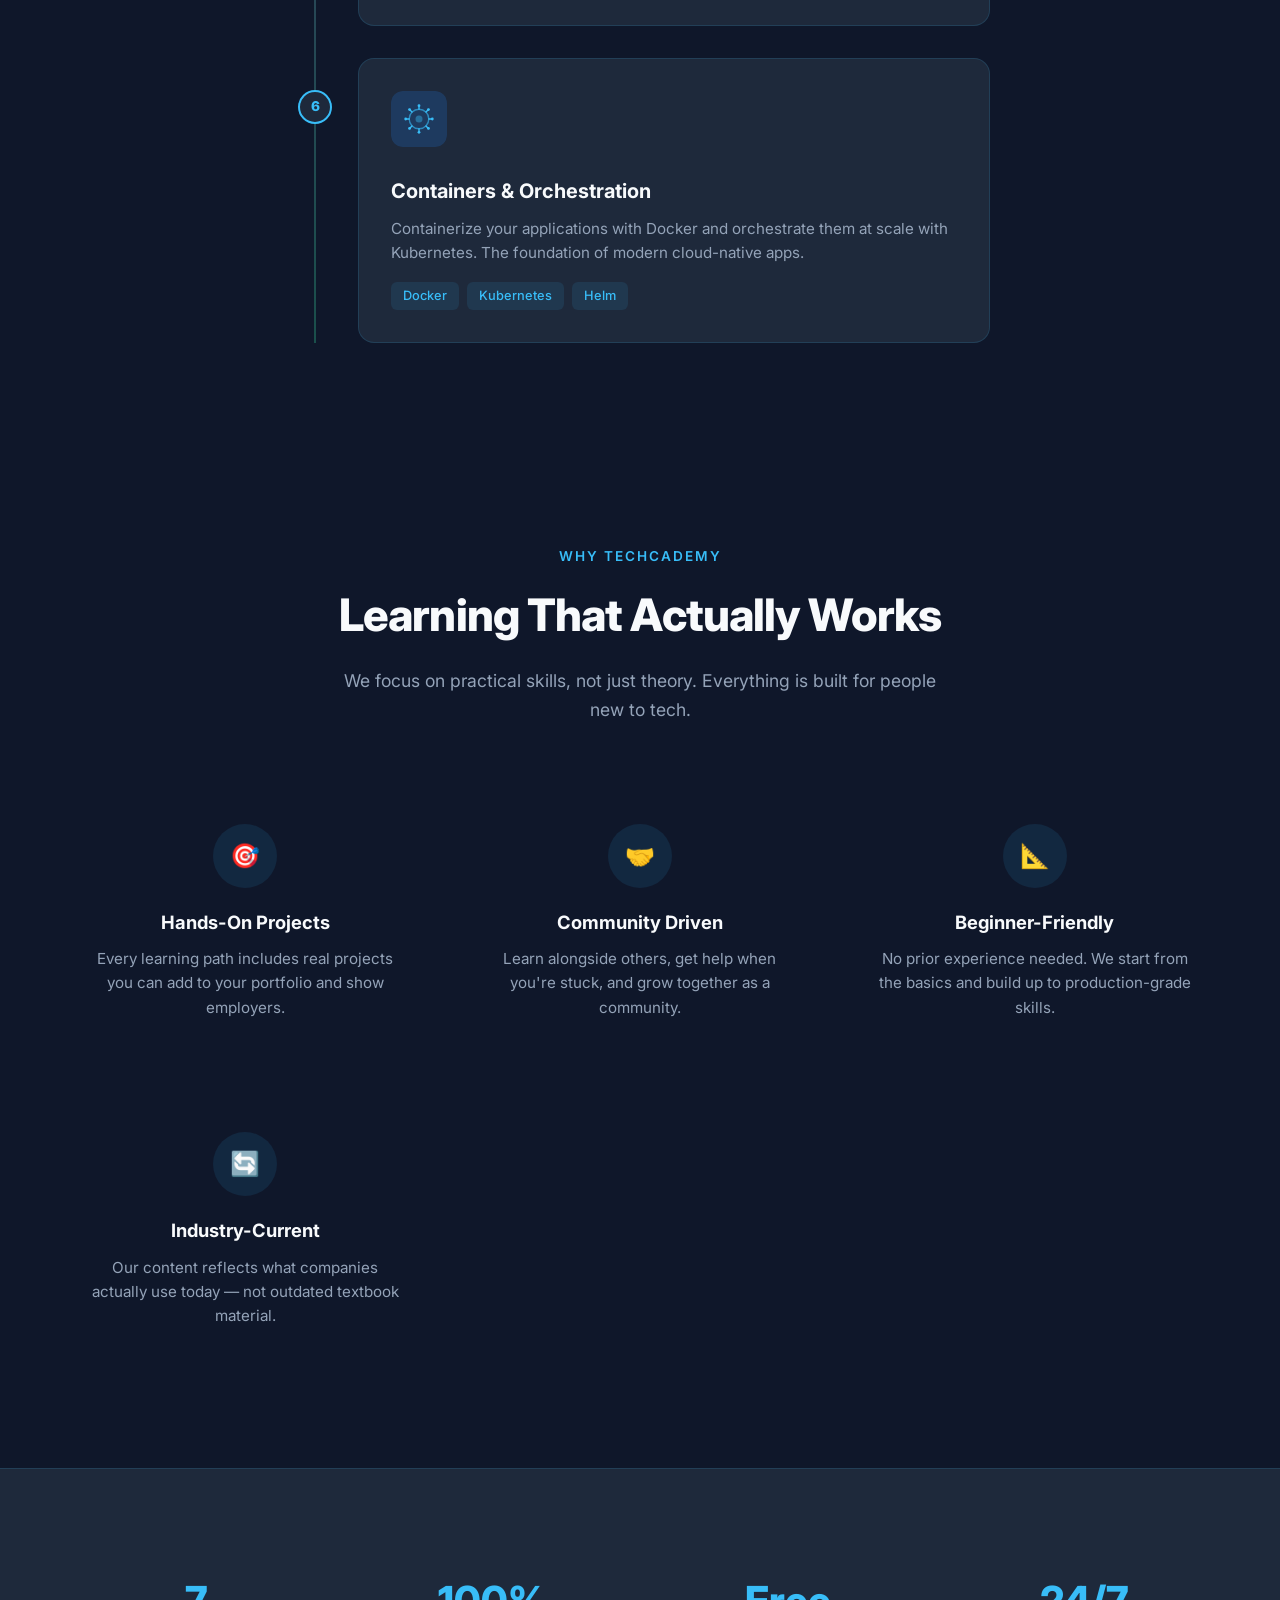
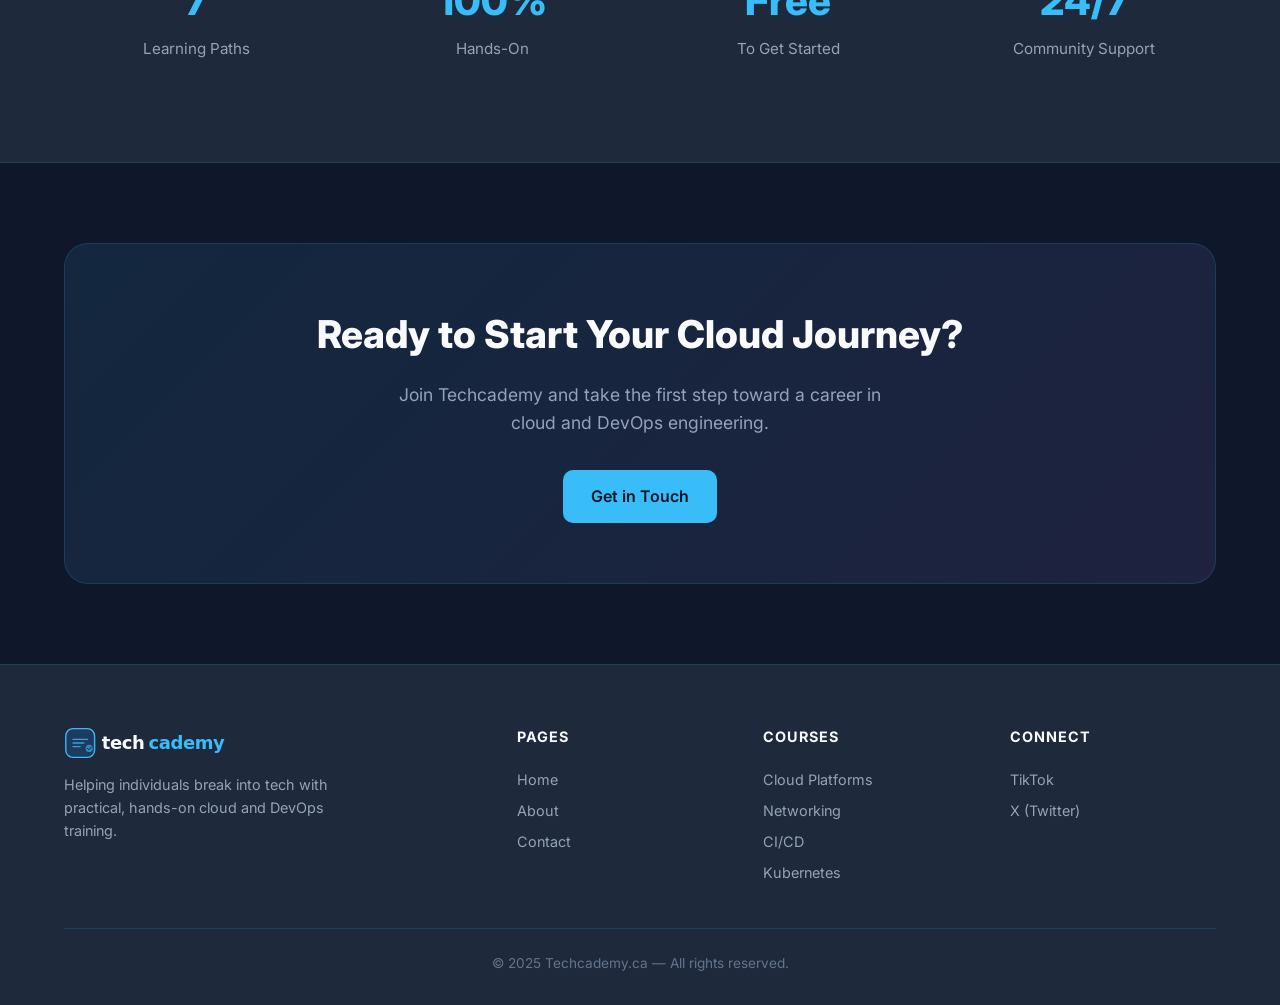
==== commit 87e301fb: "Remove Bicep from IaC course Co-Authored-By: Oz <oz-agent@warp.dev>" ====
--- a/index.html
+++ b/index.html
@@ -142,10 +142,9 @@
           <div class="course-card card-violet">
             <img src="images/icon-terraform.svg" alt="Terraform" class="card-icon">
             <h3>Infrastructure as Code</h3>
-            <p>Define and provision infrastructure using Terraform and Bicep. Treat your cloud resources like code — version-controlled and repeatable.</p>
+            <p>Define and provision infrastructure using Terraform. Treat your cloud resources like code — version-controlled and repeatable.</p>
             <div class="card-tags">
               <span class="tag">Terraform</span>
-              <span class="tag">Bicep</span>
               <span class="tag">IaC</span>
             </div>
           </div>
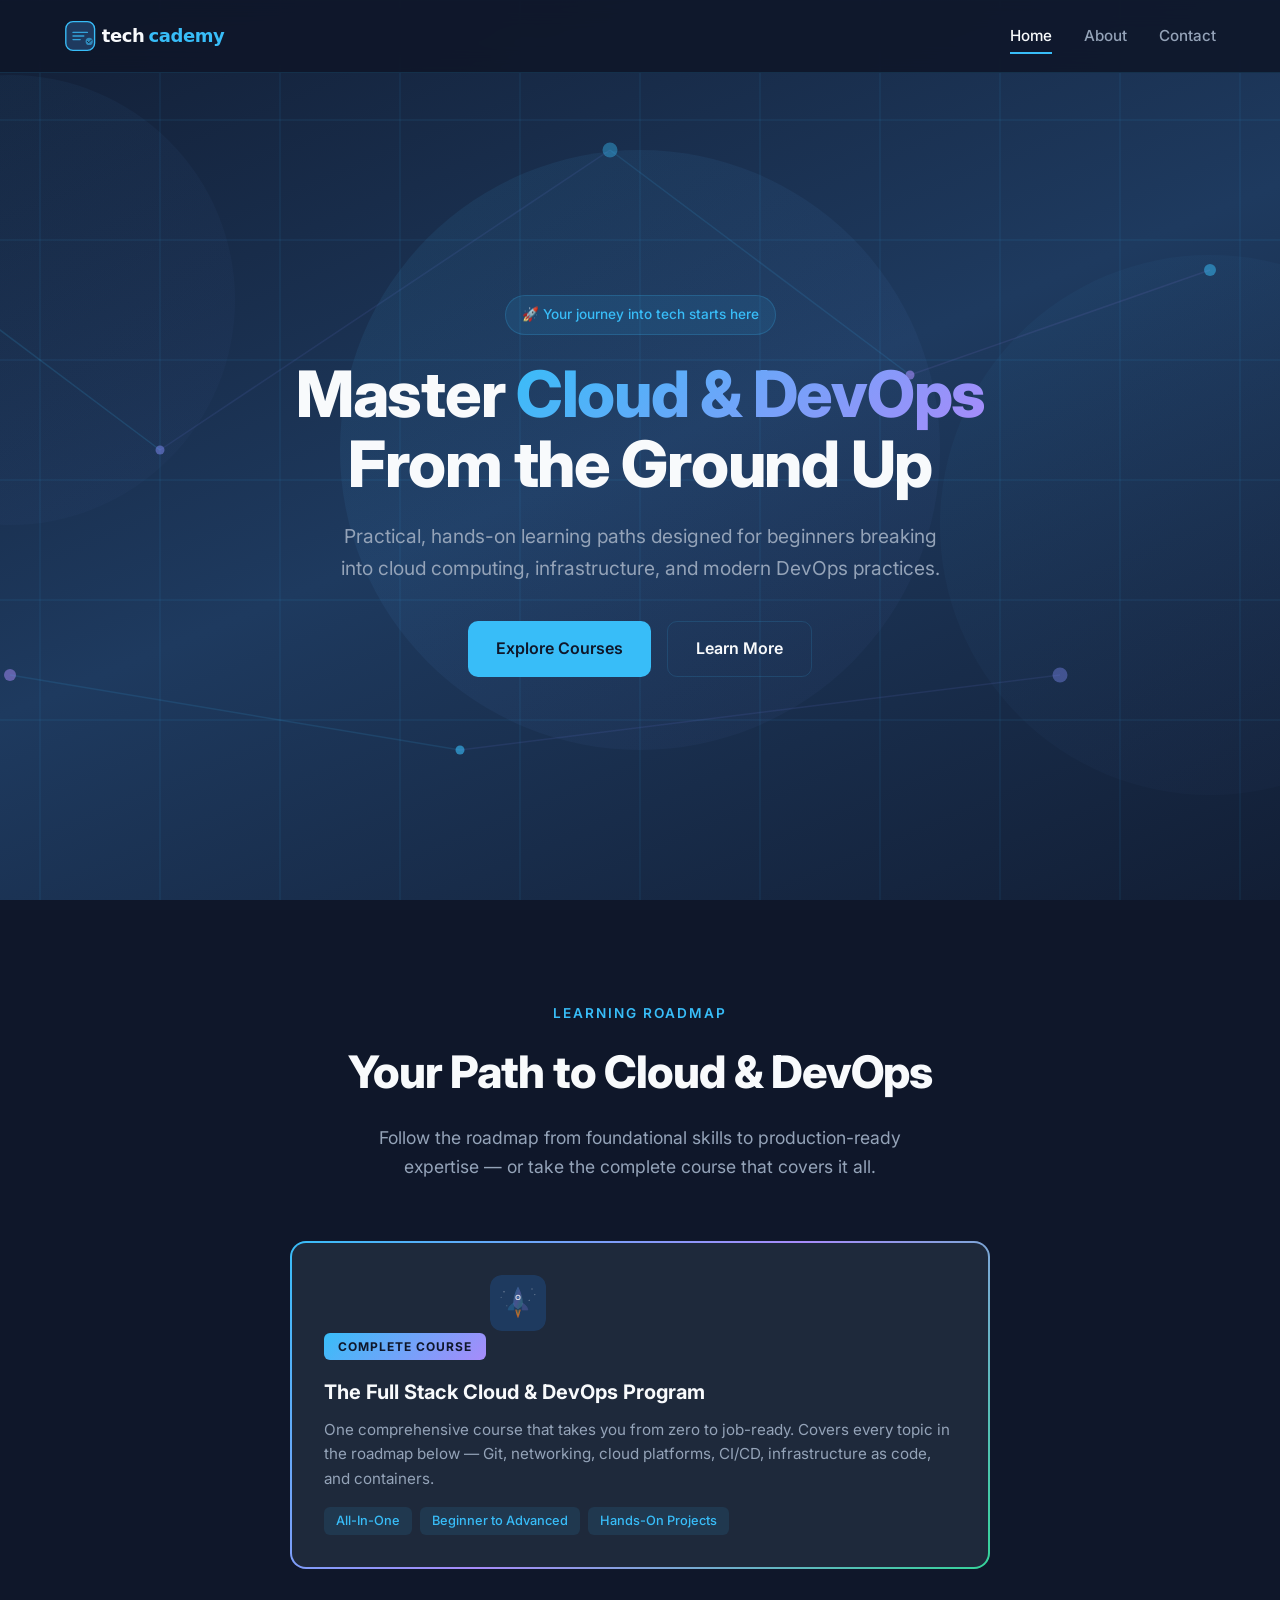
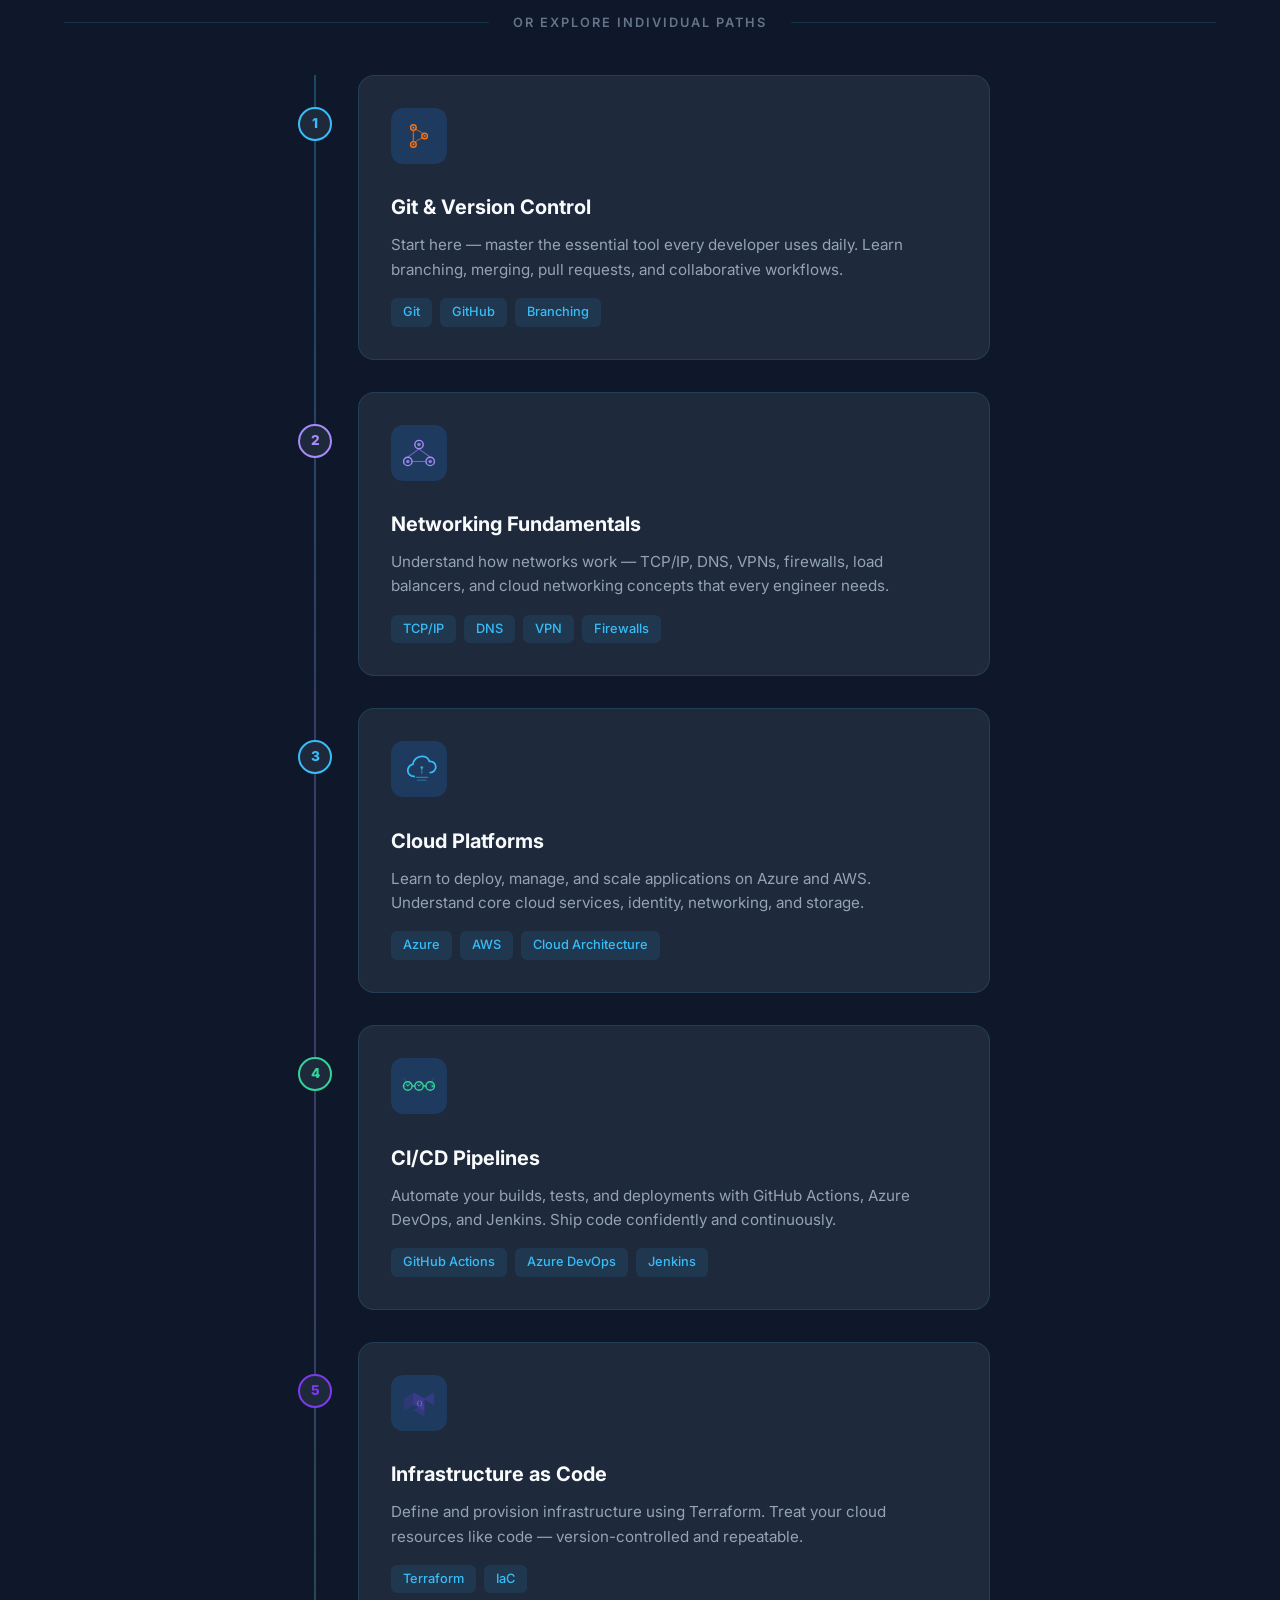
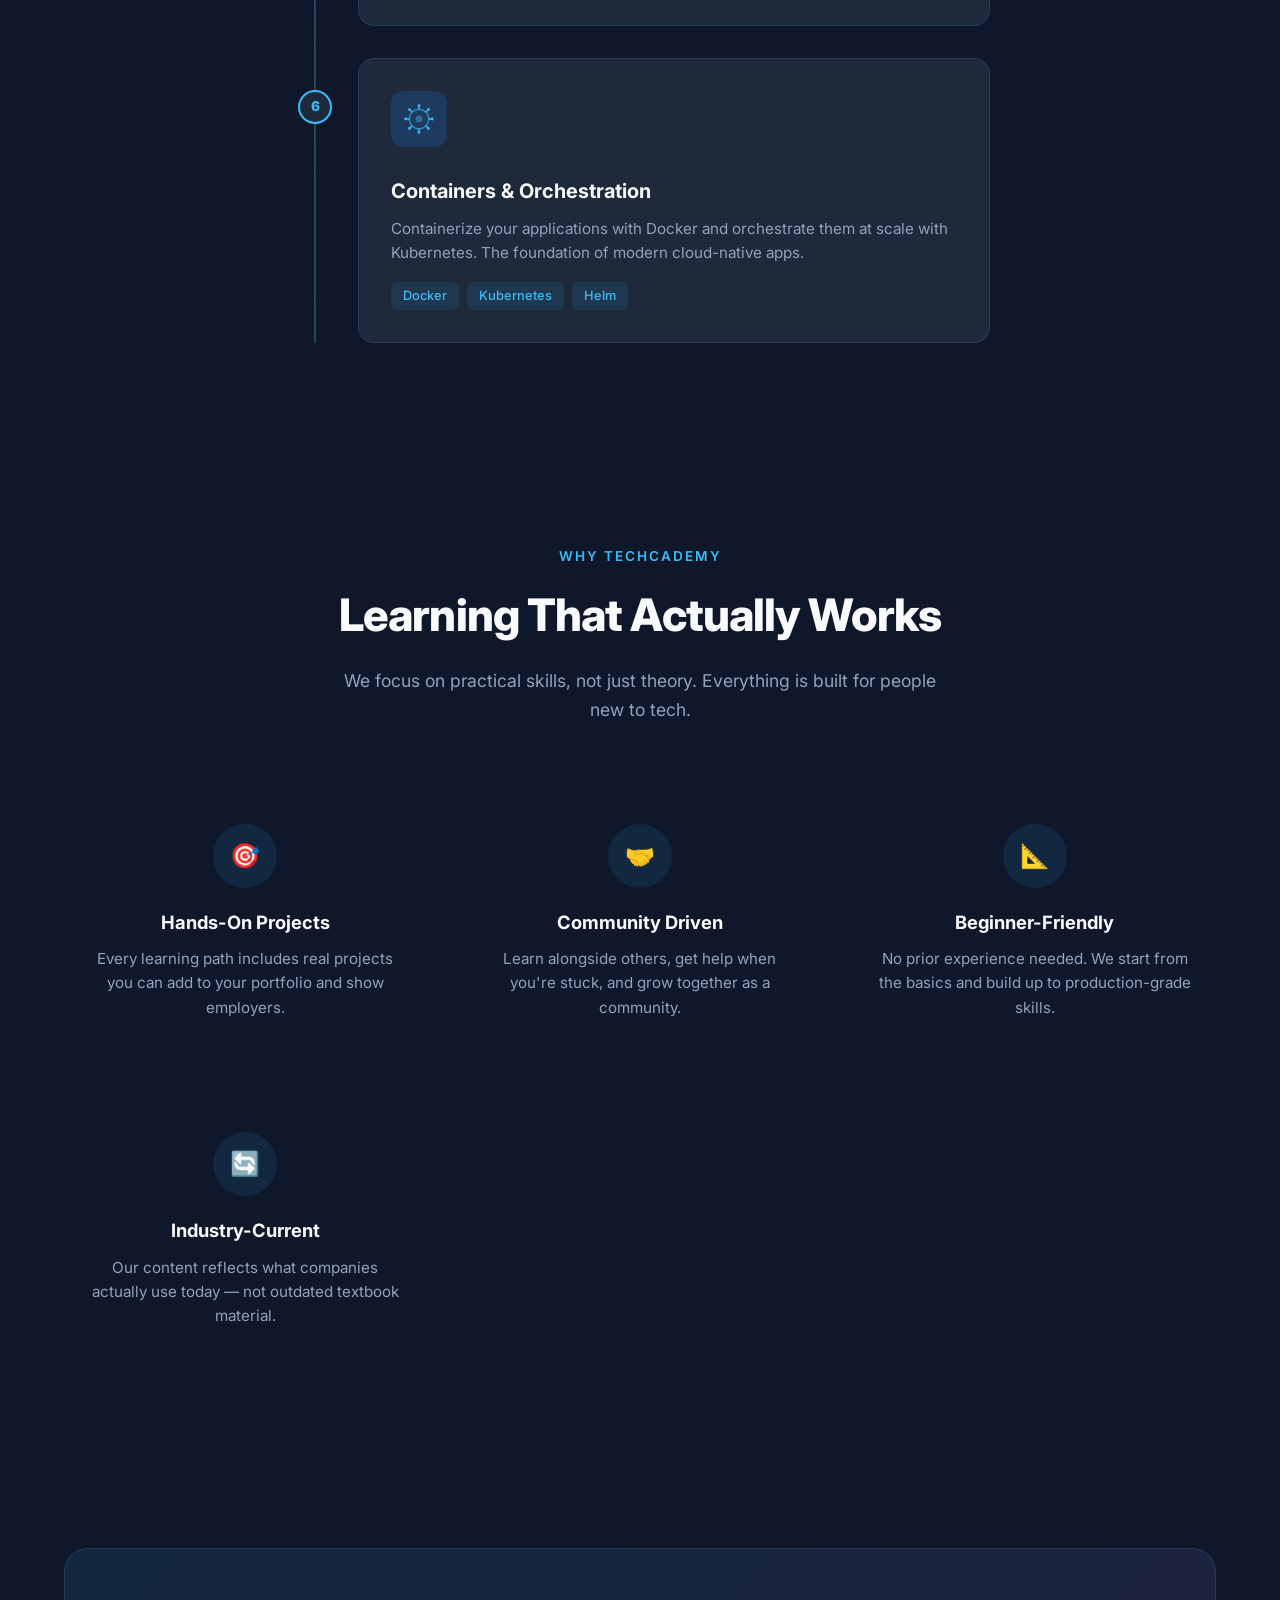
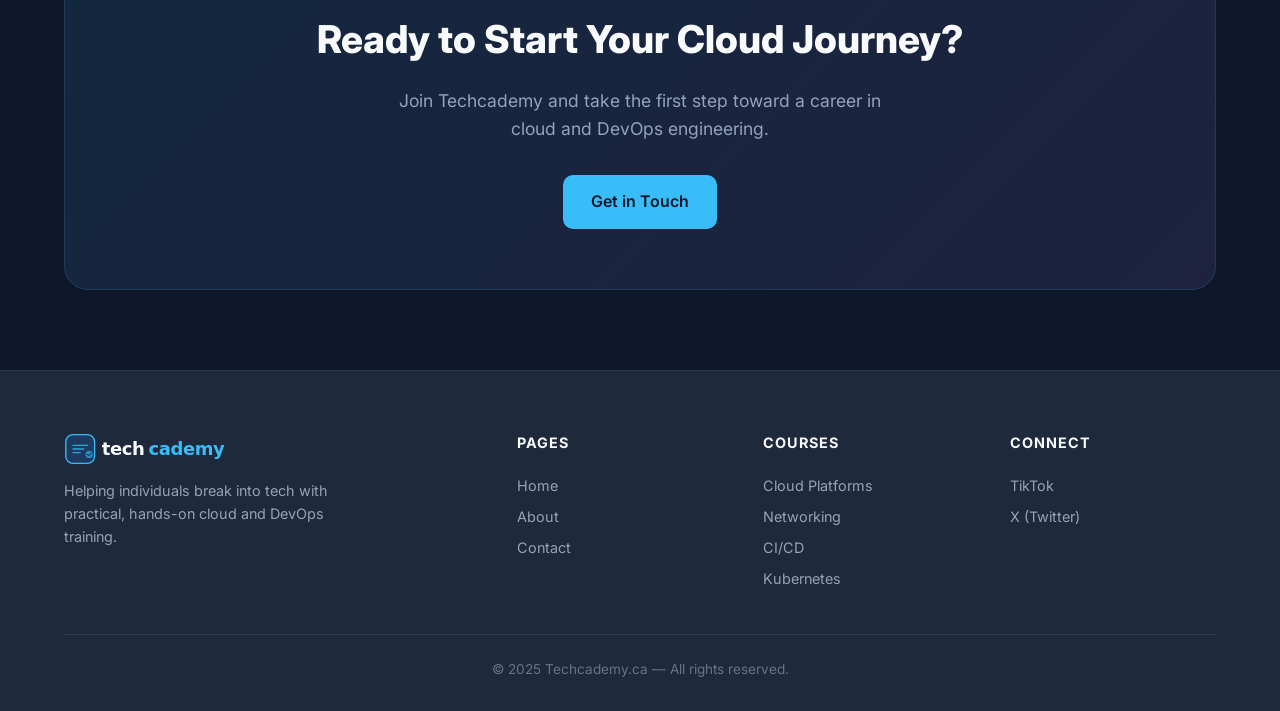
==== commit fd50fd95: "update" ====
--- a/index.html
+++ b/index.html
@@ -202,30 +202,6 @@
     </div>
   </section>
 
-  <!-- Stats -->
-  <section class="section stats">
-    <div class="container">
-      <div class="stats-grid fade-in">
-        <div class="stat-item">
-          <h3>7</h3>
-          <p>Learning Paths</p>
-        </div>
-        <div class="stat-item">
-          <h3>100%</h3>
-          <p>Hands-On</p>
-        </div>
-        <div class="stat-item">
-          <h3>Free</h3>
-          <p>To Get Started</p>
-        </div>
-        <div class="stat-item">
-          <h3>24/7</h3>
-          <p>Community Support</p>
-        </div>
-      </div>
-    </div>
-  </section>
-
   <!-- CTA -->
   <section class="cta">
     <div class="container">
